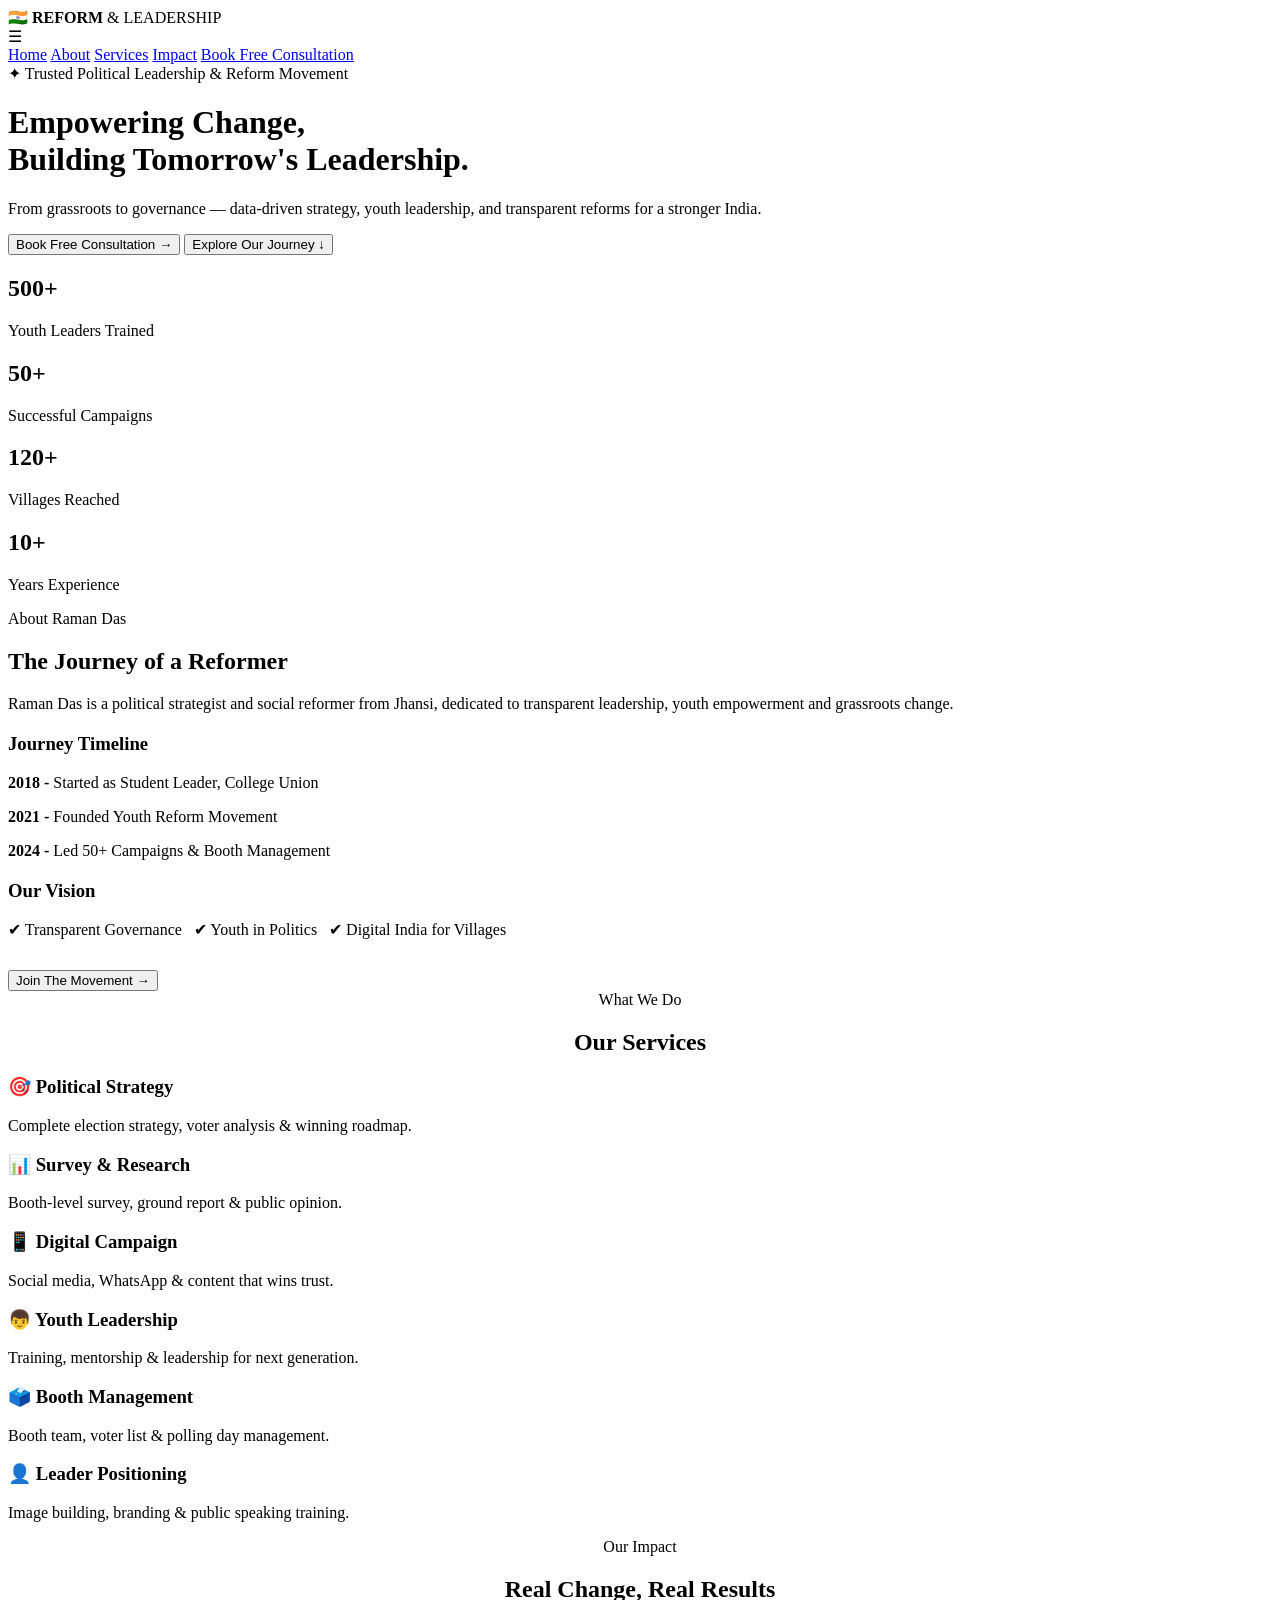
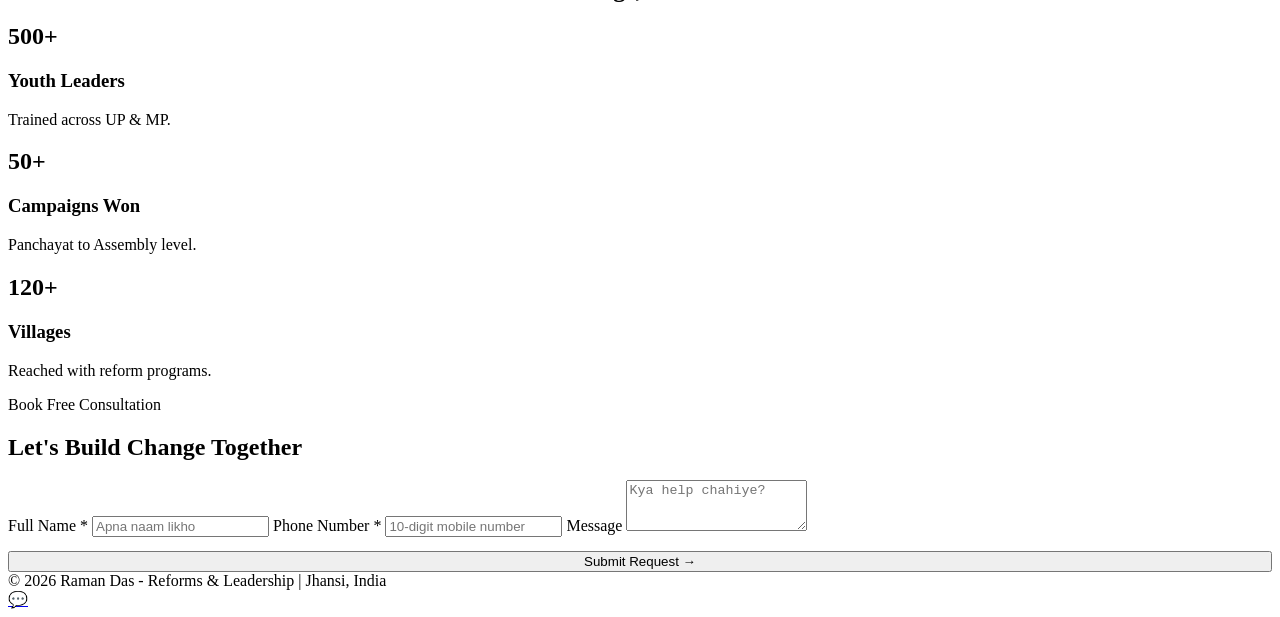
==== index.html @ acaacada "Rename reform-politics/reform.html to index.html" ====
<!DOCTYPE html>
<html lang="en">
<head>
<meta charset="UTF-8">
<meta name="viewport" content="width=device-width, initial-scale=1.0">
<title>Raman Das - Reforms & Leadership</title>
<link rel="stylesheet" href="reform.css">
</head>
<body>

<!-- NAVBAR -->
<nav class="navbar">
  <div class="nav-inner">
    <div class="logo">🇮🇳 <b>REFORM</b> <span>& LEADERSHIP</span></div>
    <div class="hamburger" onclick="toggleMenu()">☰</div>
    <div class="nav-links" id="navLinks">
      <a href="#" onclick="showPage('home')">Home</a>
      <a href="#" onclick="showPage('about')">About</a>
      <a href="#" onclick="showPage('services')">Services</a>
      <a href="#" onclick="showPage('impact')">Impact</a>
      <a href="#" onclick="showPage('contact')" class="btn-orange-small">Book Free Consultation</a>
    </div>
  </div>
</nav>

<!-- HOME -->
<div id="page-home" class="page active">
  <div class="hero">
    <span class="hero-badge">✦ Trusted Political Leadership & Reform Movement</span>
    <h1>Empowering Change,<br>Building Tomorrow's <span class="orange">Leadership.</span></h1>
    <p>From grassroots to governance — data-driven strategy, youth leadership, and transparent reforms for a stronger India.</p>
    <div class="hero-btns">
      <button class="btn-orange" onclick="showPage('contact')">Book Free Consultation →</button>
      <button class="btn-white" onclick="showPage('about')">Explore Our Journey ↓</button>
    </div>
  </div>

  <div class="stats-row">
    <div class="mock-card"><h2>500+</h2><p>Youth Leaders Trained</p></div>
    <div class="mock-card"><h2>50+</h2><p>Successful Campaigns</p></div>
    <div class="mock-card"><h2>120+</h2><p>Villages Reached</p></div>
    <div class="mock-card"><h2>10+</h2><p>Years Experience</p></div>
  </div>
</div>

<!-- ABOUT -->
<div id="page-about" class="page">
  <div class="page-box">
    <span class="tag">About Raman Das</span>
    <h2>The Journey of a <span class="orange">Reformer</span></h2>
    <p>Raman Das is a political strategist and social reformer from Jhansi, dedicated to transparent leadership, youth empowerment and grassroots change.</p>
    <h3 style="margin-top:20px;">Journey Timeline</h3>
    <div class="timeline">
      <p><b>2018 -</b> Started as Student Leader, College Union</p>
      <p><b>2021 -</b> Founded Youth Reform Movement</p>
      <p><b>2024 -</b> Led 50+ Campaigns & Booth Management</p>
    </div>
    <h3 style="margin-top:20px;">Our Vision</h3>
    <p>✔ Transparent Governance &nbsp; ✔ Youth in Politics &nbsp; ✔ Digital India for Villages</p>
    <button class="btn-orange" onclick="showPage('contact')" style="margin-top:15px;">Join The Movement →</button>
  </div>
</div>

<!-- SERVICES -->
<div id="page-services" class="page">
  <div class="page-box" style="text-align:center;">
    <span class="tag">What We Do</span>
    <h2>Our <span class="orange">Services</span></h2>
  </div>
  <div class="grid">
    <div class="s-card"><h3>🎯 Political Strategy</h3><p>Complete election strategy, voter analysis & winning roadmap.</p></div>
    <div class="s-card"><h3>📊 Survey & Research</h3><p>Booth-level survey, ground report & public opinion.</p></div>
    <div class="s-card"><h3>📱 Digital Campaign</h3><p>Social media, WhatsApp & content that wins trust.</p></div>
    <div class="s-card"><h3>👦 Youth Leadership</h3><p>Training, mentorship & leadership for next generation.</p></div>
    <div class="s-card"><h3>🗳️ Booth Management</h3><p>Booth team, voter list & polling day management.</p></div>
    <div class="s-card"><h3>👤 Leader Positioning</h3><p>Image building, branding & public speaking training.</p></div>
  </div>
</div>

<!-- IMPACT -->
<div id="page-impact" class="page">
  <div class="page-box" style="text-align:center;">
    <span class="tag">Our Impact</span>
    <h2>Real Change, <span class="orange">Real Results</span></h2>
  </div>
  <div class="grid">
    <div class="s-card"><h2 class="orange">500+</h2><h3>Youth Leaders</h3><p>Trained across UP & MP.</p></div>
    <div class="s-card"><h2 class="orange">50+</h2><h3>Campaigns Won</h3><p>Panchayat to Assembly level.</p></div>
    <div class="s-card"><h2 class="orange">120+</h2><h3>Villages</h3><p>Reached with reform programs.</p></div>
  </div>
</div>

<!-- CONTACT -->
<div id="page-contact" class="page">
  <div class="page-box">
    <span class="tag">Book Free Consultation</span>
    <h2>Let's Build <span class="orange">Change Together</span></h2>
    <form id="consultForm">
      <label>Full Name *</label>
      <input type="text" id="fName" placeholder="Apna naam likho">
      <label>Phone Number *</label>
      <input type="tel" id="fPhone" placeholder="10-digit mobile number">
      <label>Message</label>
      <textarea id="fMsg" rows="3" placeholder="Kya help chahiye?"></textarea>
      <p id="formError" style="color:red; font-size:14px;"></p>
      <p id="formMsg" style="color:green; font-size:14px; font-weight:bold;"></p>
      <button type="submit" class="btn-orange" style="width:100%;">Submit Request →</button>
    </form>
  </div>
</div>

<footer>© 2026 Raman Das - Reforms & Leadership | Jhansi, India</footer>
<script src="reform.js"></script>
<a href="https://wa.me/919309207324?text=Namaste%20Raman%20Das!%20Mujhe%20Free%20Consultation%20chahiye" target="_blank" class="whatsapp-btn">💬</a>
</body>
</html>
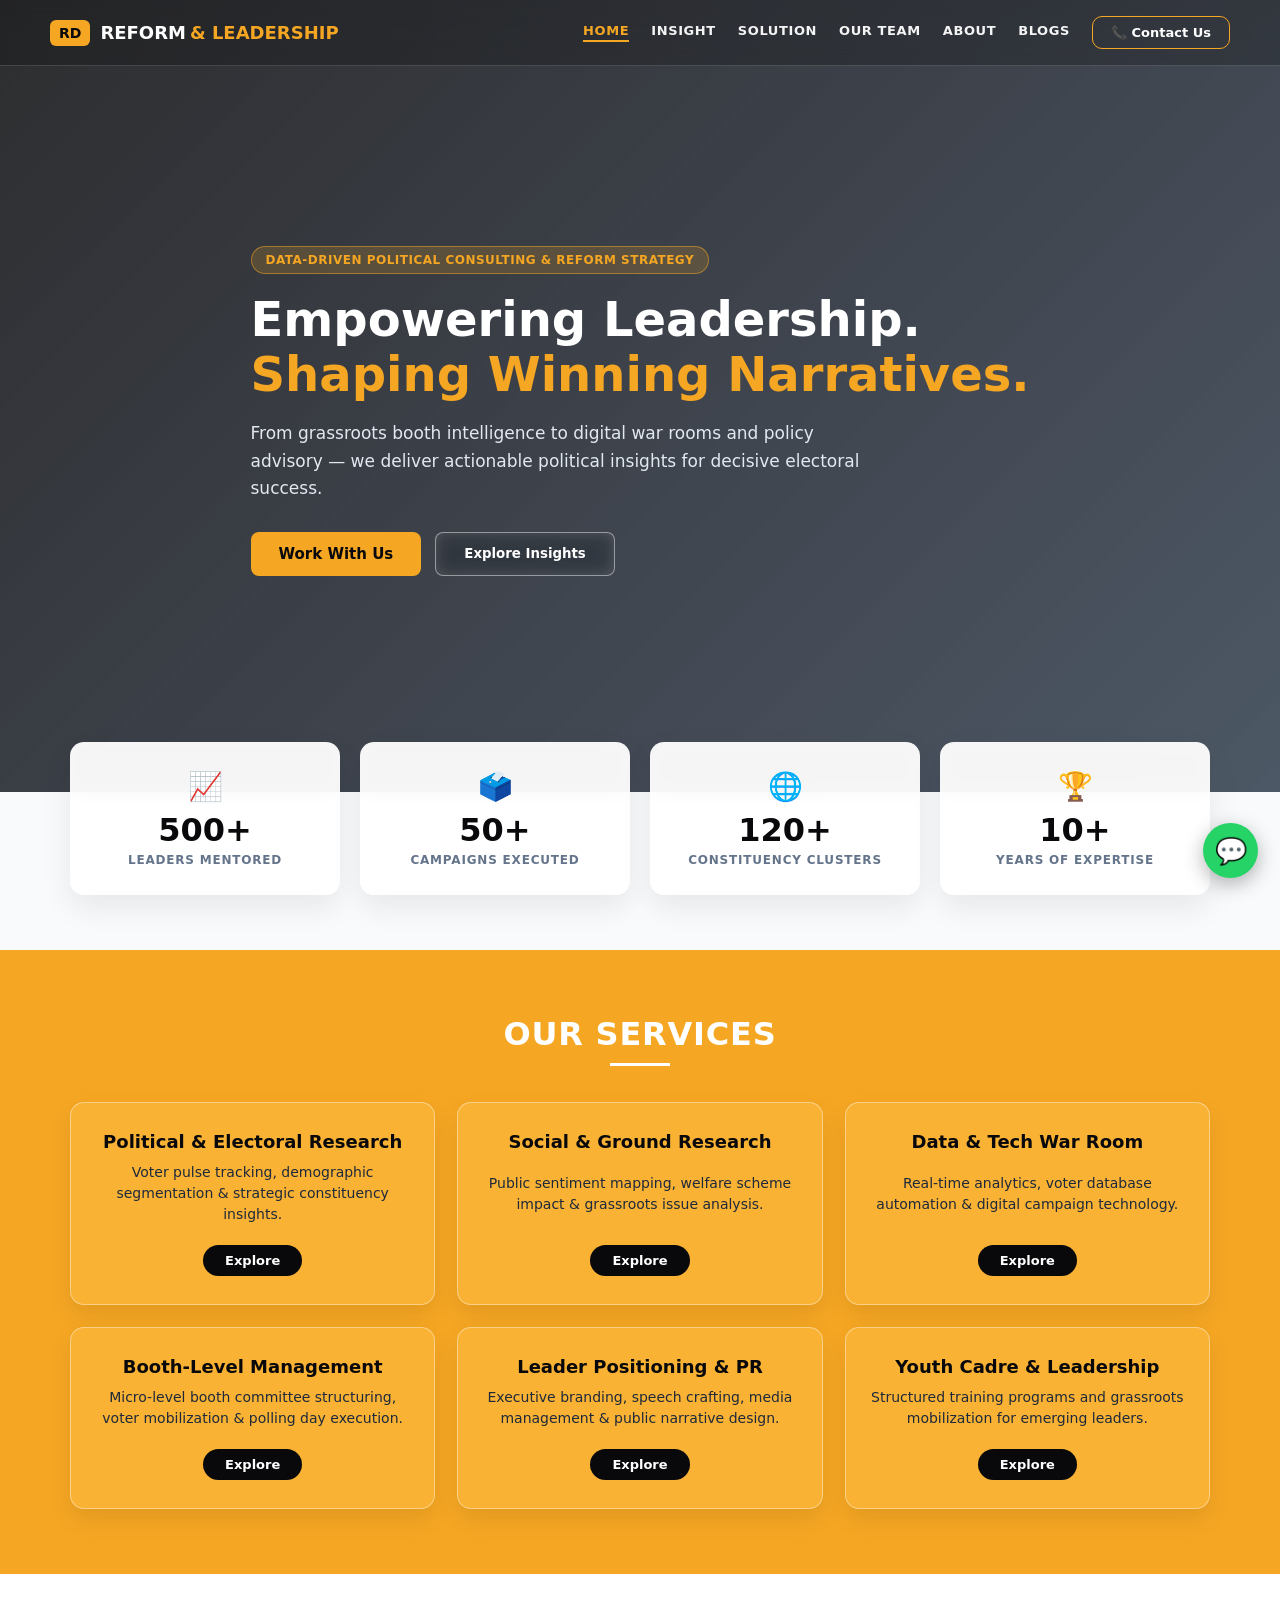
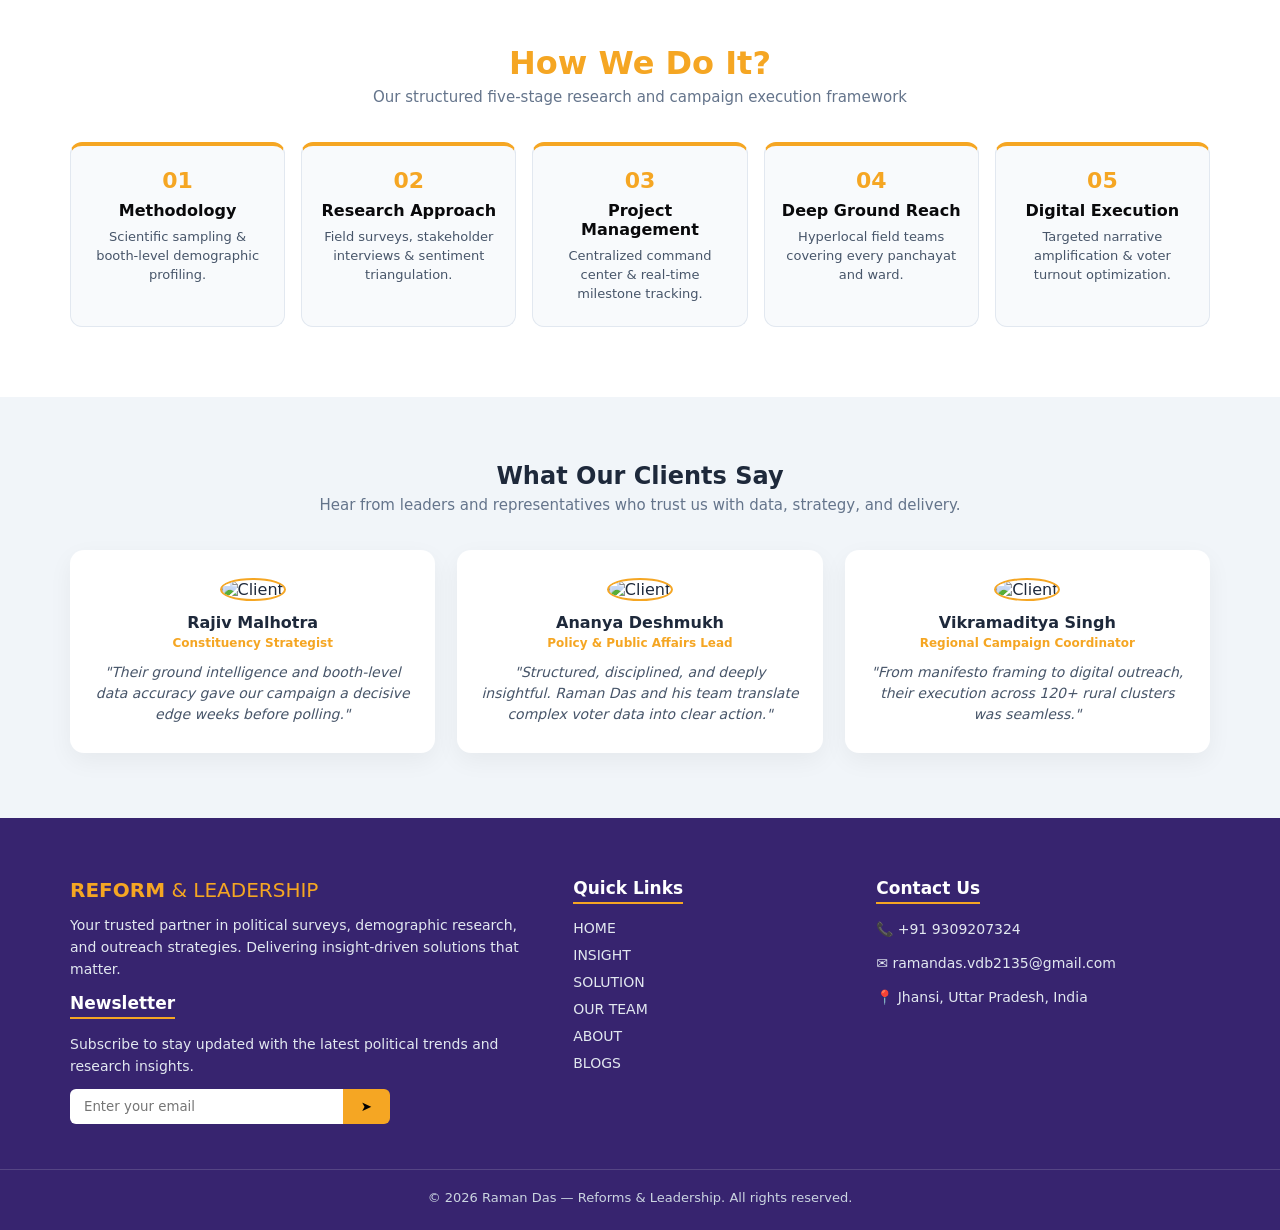
==== commit 17eac128: "fixed index" ====
--- a/index.html
+++ b/index.html
@@ -1,116 +1,511 @@
 <!DOCTYPE html>
 <html lang="en">
 <head>
-<meta charset="UTF-8">
-<meta name="viewport" content="width=device-width, initial-scale=1.0">
-<title>Raman Das - Reforms & Leadership</title>
-<link rel="stylesheet" href="reform.css">
+  <meta charset="UTF-8">
+  <meta name="viewport" content="width=device-width, initial-scale=1.0">
+  <title>Raman Das — Political Strategy, Research & Leadership</title>
+  <link rel="stylesheet" href="reform.css">
 </head>
 <body>
 
-<!-- NAVBAR -->
-<nav class="navbar">
-  <div class="nav-inner">
-    <div class="logo">🇮🇳 <b>REFORM</b> <span>& LEADERSHIP</span></div>
-    <div class="hamburger" onclick="toggleMenu()">☰</div>
-    <div class="nav-links" id="navLinks">
-      <a href="#" onclick="showPage('home')">Home</a>
-      <a href="#" onclick="showPage('about')">About</a>
-      <a href="#" onclick="showPage('services')">Services</a>
-      <a href="#" onclick="showPage('impact')">Impact</a>
-      <a href="#" onclick="showPage('contact')" class="btn-orange-small">Book Free Consultation</a>
-    </div>
-  </div>
-</nav>
-
-<!-- HOME -->
-<div id="page-home" class="page active">
-  <div class="hero">
-    <span class="hero-badge">✦ Trusted Political Leadership & Reform Movement</span>
-    <h1>Empowering Change,<br>Building Tomorrow's <span class="orange">Leadership.</span></h1>
-    <p>From grassroots to governance — data-driven strategy, youth leadership, and transparent reforms for a stronger India.</p>
-    <div class="hero-btns">
-      <button class="btn-orange" onclick="showPage('contact')">Book Free Consultation →</button>
-      <button class="btn-white" onclick="showPage('about')">Explore Our Journey ↓</button>
-    </div>
-  </div>
-
-  <div class="stats-row">
-    <div class="mock-card"><h2>500+</h2><p>Youth Leaders Trained</p></div>
-    <div class="mock-card"><h2>50+</h2><p>Successful Campaigns</p></div>
-    <div class="mock-card"><h2>120+</h2><p>Villages Reached</p></div>
-    <div class="mock-card"><h2>10+</h2><p>Years Experience</p></div>
-  </div>
-</div>
-
-<!-- ABOUT -->
-<div id="page-about" class="page">
-  <div class="page-box">
-    <span class="tag">About Raman Das</span>
-    <h2>The Journey of a <span class="orange">Reformer</span></h2>
-    <p>Raman Das is a political strategist and social reformer from Jhansi, dedicated to transparent leadership, youth empowerment and grassroots change.</p>
-    <h3 style="margin-top:20px;">Journey Timeline</h3>
-    <div class="timeline">
-      <p><b>2018 -</b> Started as Student Leader, College Union</p>
-      <p><b>2021 -</b> Founded Youth Reform Movement</p>
-      <p><b>2024 -</b> Led 50+ Campaigns & Booth Management</p>
-    </div>
-    <h3 style="margin-top:20px;">Our Vision</h3>
-    <p>✔ Transparent Governance &nbsp; ✔ Youth in Politics &nbsp; ✔ Digital India for Villages</p>
-    <button class="btn-orange" onclick="showPage('contact')" style="margin-top:15px;">Join The Movement →</button>
-  </div>
-</div>
-
-<!-- SERVICES -->
-<div id="page-services" class="page">
-  <div class="page-box" style="text-align:center;">
-    <span class="tag">What We Do</span>
-    <h2>Our <span class="orange">Services</span></h2>
-  </div>
-  <div class="grid">
-    <div class="s-card"><h3>🎯 Political Strategy</h3><p>Complete election strategy, voter analysis & winning roadmap.</p></div>
-    <div class="s-card"><h3>📊 Survey & Research</h3><p>Booth-level survey, ground report & public opinion.</p></div>
-    <div class="s-card"><h3>📱 Digital Campaign</h3><p>Social media, WhatsApp & content that wins trust.</p></div>
-    <div class="s-card"><h3>👦 Youth Leadership</h3><p>Training, mentorship & leadership for next generation.</p></div>
-    <div class="s-card"><h3>🗳️ Booth Management</h3><p>Booth team, voter list & polling day management.</p></div>
-    <div class="s-card"><h3>👤 Leader Positioning</h3><p>Image building, branding & public speaking training.</p></div>
-  </div>
-</div>
-
-<!-- IMPACT -->
-<div id="page-impact" class="page">
-  <div class="page-box" style="text-align:center;">
-    <span class="tag">Our Impact</span>
-    <h2>Real Change, <span class="orange">Real Results</span></h2>
-  </div>
-  <div class="grid">
-    <div class="s-card"><h2 class="orange">500+</h2><h3>Youth Leaders</h3><p>Trained across UP & MP.</p></div>
-    <div class="s-card"><h2 class="orange">50+</h2><h3>Campaigns Won</h3><p>Panchayat to Assembly level.</p></div>
-    <div class="s-card"><h2 class="orange">120+</h2><h3>Villages</h3><p>Reached with reform programs.</p></div>
-  </div>
-</div>
-
-<!-- CONTACT -->
-<div id="page-contact" class="page">
-  <div class="page-box">
-    <span class="tag">Book Free Consultation</span>
-    <h2>Let's Build <span class="orange">Change Together</span></h2>
-    <form id="consultForm">
-      <label>Full Name *</label>
-      <input type="text" id="fName" placeholder="Apna naam likho">
-      <label>Phone Number *</label>
-      <input type="tel" id="fPhone" placeholder="10-digit mobile number">
-      <label>Message</label>
-      <textarea id="fMsg" rows="3" placeholder="Kya help chahiye?"></textarea>
-      <p id="formError" style="color:red; font-size:14px;"></p>
-      <p id="formMsg" style="color:green; font-size:14px; font-weight:bold;"></p>
-      <button type="submit" class="btn-orange" style="width:100%;">Submit Request →</button>
-    </form>
-  </div>
-</div>
-
-<footer>© 2026 Raman Das - Reforms & Leadership | Jhansi, India</footer>
-<script src="reform.js"></script>
-<a href="https://wa.me/919309207324?text=Namaste%20Raman%20Das!%20Mujhe%20Free%20Consultation%20chahiye" target="_blank" class="whatsapp-btn">💬</a>
+  <!-- TRANSPARENT HEADER -->
+  <header class="navbar" id="navbar">
+    <div class="nav-inner">
+      <a href="#" class="logo" onclick="showPage('home')">
+        <span class="logo-badge">RD</span>
+        <div class="logo-text"><b>REFORM</b><span>& LEADERSHIP</span></div>
+      </a>
+
+      <button class="hamburger" onclick="toggleMenu()" aria-label="Toggle Menu">☰</button>
+
+      <nav class="nav-links" id="navLinks">
+        <a href="#" class="nav-item active-link" onclick="showPage('home', this)">HOME</a>
+        <a href="#" class="nav-item" onclick="showPage('insight', this)">INSIGHT</a>
+        <a href="#" class="nav-item" onclick="showPage('solution', this)">SOLUTION</a>
+        <a href="#" class="nav-item" onclick="showPage('team', this)">OUR TEAM</a>
+        <a href="#" class="nav-item" onclick="showPage('about', this)">ABOUT</a>
+        <a href="#" class="nav-item" onclick="showPage('blogs', this)">BLOGS</a>
+        <a href="#" class="btn-contact-pill" onclick="showPage('contact', this)">📞 Contact Us</a>
+      </nav>
+    </div>
+  </header>
+
+  <main>
+    <!-- ==================== 1. HOME PAGE ==================== -->
+    <div id="page-home" class="page active">
+      <!-- Full-Screen Photographic Hero with Transparent Overlay -->
+      <section class="hero-main">
+        <div class="hero-overlay"></div>
+        <div class="container hero-content-wrap">
+          <span class="gold-pill">DATA-DRIVEN POLITICAL CONSULTING & REFORM STRATEGY</span>
+          <h1>Empowering Leadership.<br><span class="gold-text">Shaping Winning Narratives.</span></h1>
+          <p>From grassroots booth intelligence to digital war rooms and policy advisory — we deliver actionable political insights for decisive electoral success.</p>
+          <div class="hero-actions">
+            <button class="btn-gold" onclick="showPage('contact')">Work With Us</button>
+            <button class="btn-glass" onclick="showPage('insight')">Explore Insights</button>
+          </div>
+        </div>
+      </section>
+
+      <!-- Overlapping 4 White Stat Cards -->
+      <section class="stats-section">
+        <div class="container">
+          <div class="stats-grid">
+            <div class="stat-card">
+              <div class="stat-icon">📈</div>
+              <h2>500+</h2>
+              <p>LEADERS MENTORED</p>
+            </div>
+            <div class="stat-card">
+              <div class="stat-icon">🗳️</div>
+              <h2>50+</h2>
+              <p>CAMPAIGNS EXECUTED</p>
+            </div>
+            <div class="stat-card">
+              <div class="stat-icon">🌐</div>
+              <h2>120+</h2>
+              <p>CONSTITUENCY CLUSTERS</p>
+            </div>
+            <div class="stat-card">
+              <div class="stat-icon">🏆</div>
+              <h2>10+</h2>
+              <p>YEARS OF EXPERTISE</p>
+            </div>
+          </div>
+        </div>
+      </section>
+
+      <!-- OUR SERVICES (6 Amber-Gold Cards with Black Explore Pills) -->
+      <section class="services-section">
+        <div class="container">
+          <div class="section-title">
+            <h2 class="white-heading">OUR SERVICES</h2>
+            <div class="white-underline"></div>
+          </div>
+          <div class="gold-cards-grid">
+            <div class="gold-service-card">
+              <h3>Political & Electoral Research</h3>
+              <p>Voter pulse tracking, demographic segmentation & strategic constituency insights.</p>
+              <button class="btn-black-pill" onclick="showPage('insight')">Explore</button>
+            </div>
+            <div class="gold-service-card">
+              <h3>Social & Ground Research</h3>
+              <p>Public sentiment mapping, welfare scheme impact & grassroots issue analysis.</p>
+              <button class="btn-black-pill" onclick="showPage('insight')">Explore</button>
+            </div>
+            <div class="gold-service-card">
+              <h3>Data & Tech War Room</h3>
+              <p>Real-time analytics, voter database automation & digital campaign technology.</p>
+              <button class="btn-black-pill" onclick="showPage('solution')">Explore</button>
+            </div>
+            <div class="gold-service-card">
+              <h3>Booth-Level Management</h3>
+              <p>Micro-level booth committee structuring, voter mobilization & polling day execution.</p>
+              <button class="btn-black-pill" onclick="showPage('solution')">Explore</button>
+            </div>
+            <div class="gold-service-card">
+              <h3>Leader Positioning & PR</h3>
+              <p>Executive branding, speech crafting, media management & public narrative design.</p>
+              <button class="btn-black-pill" onclick="showPage('about')">Explore</button>
+            </div>
+            <div class="gold-service-card">
+              <h3>Youth Cadre & Leadership</h3>
+              <p>Structured training programs and grassroots mobilization for emerging leaders.</p>
+              <button class="btn-black-pill" onclick="showPage('team')">Explore</button>
+            </div>
+          </div>
+        </div>
+      </section>
+
+      <!-- HOW WE DO IT? (Clean Responsive Process Architecture) -->
+      <section class="process-section">
+        <div class="container">
+          <div class="section-title">
+            <h2 class="gold-heading">How We Do It?</h2>
+            <p class="subtitle-gray">Our structured five-stage research and campaign execution framework</p>
+          </div>
+          <div class="process-grid">
+            <div class="process-step">
+              <div class="step-num">01</div>
+              <h4>Methodology</h4>
+              <p>Scientific sampling & booth-level demographic profiling.</p>
+            </div>
+            <div class="process-step">
+              <div class="step-num">02</div>
+              <h4>Research Approach</h4>
+              <p>Field surveys, stakeholder interviews & sentiment triangulation.</p>
+            </div>
+            <div class="process-step">
+              <div class="step-num">03</div>
+              <h4>Project Management</h4>
+              <p>Centralized command center & real-time milestone tracking.</p>
+            </div>
+            <div class="process-step">
+              <div class="step-num">04</div>
+              <h4>Deep Ground Reach</h4>
+              <p>Hyperlocal field teams covering every panchayat and ward.</p>
+            </div>
+            <div class="process-step">
+              <div class="step-num">05</div>
+              <h4>Digital Execution</h4>
+              <p>Targeted narrative amplification & voter turnout optimization.</p>
+            </div>
+          </div>
+        </div>
+      </section>
+
+      <!-- WHAT OUR CLIENTS SAY -->
+      <section class="testimonials-section">
+        <div class="container">
+          <div class="section-title">
+            <h2>What Our Clients Say</h2>
+            <p class="subtitle-gray">Hear from leaders and representatives who trust us with data, strategy, and delivery.</p>
+          </div>
+          <div class="testi-grid">
+            <div class="testi-card">
+              <img src="https://images.unsplash.com/photo-1507003211169-0a1dd7228f2d?auto=format&fit=crop&w=150&q=80" alt="Client" class="avatar-img" loading="lazy">
+              <h4>Rajiv Malhotra</h4>
+              <span class="role-tag">Constituency Strategist</span>
+              <p>"Their ground intelligence and booth-level data accuracy gave our campaign a decisive edge weeks before polling."</p>
+            </div>
+            <div class="testi-card">
+              <img src="https://images.unsplash.com/photo-1573496359142-b8d87734a5a2?auto=format&fit=crop&w=150&q=80" alt="Client" class="avatar-img" loading="lazy">
+              <h4>Ananya Deshmukh</h4>
+              <span class="role-tag">Policy & Public Affairs Lead</span>
+              <p>"Structured, disciplined, and deeply insightful. Raman Das and his team translate complex voter data into clear action."</p>
+            </div>
+            <div class="testi-card">
+              <img src="https://images.unsplash.com/photo-1500648767791-00dcc994a43e?auto=format&fit=crop&w=150&q=80" alt="Client" class="avatar-img" loading="lazy">
+              <h4>Vikramaditya Singh</h4>
+              <span class="role-tag">Regional Campaign Coordinator</span>
+              <p>"From manifesto framing to digital outreach, their execution across 120+ rural clusters was seamless."</p>
+            </div>
+          </div>
+        </div>
+      </section>
+    </div>
+
+    <!-- ==================== 2. INSIGHT PAGE ==================== -->
+    <div id="page-insight" class="page">
+      <section class="navy-banner">
+        <div class="container navy-split">
+          <div>
+            <h1>Shaping Political Insights,<br><span class="gold-text">Empowering Leadership</span></h1>
+            <p>We combine ground intelligence, data analytics, and field innovation to decode the pulse of the electorate.</p>
+            <button class="btn-gold" onclick="showPage('contact')">Work With Us</button>
+          </div>
+          <div class="navy-img-card">
+            <img src="https://images.unsplash.com/photo-1551288049-bebda4e38f71?auto=format&fit=crop&w=700&q=80" alt="Electoral Data Analytics" loading="lazy">
+          </div>
+        </div>
+      </section>
+
+      <section class="light-section">
+        <div class="container">
+          <div class="section-title">
+            <h2>Proven Expertise Across Regions</h2>
+            <p class="subtitle-gray">Field-verified estimates and demographic insights establishing industry benchmarks.</p>
+          </div>
+          <div class="two-col-grid">
+            <div class="white-info-card">
+              <h3>Uttar Pradesh & Bundelkhand</h3>
+              <ul>
+                <li>• Comprehensive booth-level demographic mapping across 120+ rural and urban clusters.</li>
+                <li>• Identified grassroots sentiment shifts driven by welfare delivery and youth employment.</li>
+              </ul>
+            </div>
+            <div class="white-info-card">
+              <h3>Madhya Pradesh</h3>
+              <ul>
+                <li>• Accurate constituency profiling and seat-level alliance impact assessments.</li>
+                <li>• Triangulated ground surveys with real-time digital sentiment tracking.</li>
+              </ul>
+            </div>
+          </div>
+        </div>
+      </section>
+
+      <!-- Dark Research Architecture Section -->
+      <section class="dark-arch-section">
+        <div class="container arch-grid">
+          <div class="arch-left">
+            <h2>Our Research Architecture</h2>
+            <p>To represent India's nuanced and evolving voter profile, we deploy a three-module voter pulse mapping architecture:</p>
+          </div>
+          <div class="arch-right">
+            <div class="gold-border-white-card">
+              <span class="dot red"></span> <b>Polling Booth-Level Segmentation</b> – Hyperlocal voter categorization for precision accuracy.
+            </div>
+            <div class="gold-border-white-card">
+              <span class="dot gold"></span> <b>Baseline Ground Surveys</b> – Immersive field studies to gauge lived experience and sentiment.
+            </div>
+            <div class="gold-border-white-card">
+              <span class="dot blue"></span> <b>AI-Driven Sentiment Monitoring</b> – Real-time digital and social signal monitoring for predictive precision.
+            </div>
+          </div>
+        </div>
+      </section>
+    </div>
+
+    <!-- ==================== 3. SOLUTION PAGE ==================== -->
+    <div id="page-solution" class="page dark-page-bg">
+      <div class="container">
+        <div class="section-title">
+          <span class="gold-pill">STRATEGIC SOLUTIONS</span>
+          <h2 class="white-heading">End-to-End Campaign Solutions</h2>
+        </div>
+        <div class="glow-grid">
+          <div class="glow-card">
+            <div class="glow-icon">🤝</div>
+            <h3>Trusted by Clients Nationwide</h3>
+            <p>A partner you can trust — from grassroots villages to major urban constituencies.</p>
+            <button class="btn-gold-small" onclick="showPage('contact')">Explore</button>
+          </div>
+          <div class="glow-card">
+            <div class="glow-icon">📡</div>
+            <h3>Unmatched Ground Intelligence Network</h3>
+            <p>Touching base with India's grassroots to bring insights that truly count.</p>
+            <button class="btn-gold-small" onclick="showPage('contact')">Explore</button>
+          </div>
+          <div class="glow-card">
+            <div class="glow-icon">🧭</div>
+            <h3>Distinctive & Adaptive Research Approach</h3>
+            <p>Flexible, innovative, and designed to meet every campaign's unique challenge.</p>
+            <button class="btn-gold-small" onclick="showPage('contact')">Explore</button>
+          </div>
+          <div class="glow-card">
+            <div class="glow-icon">👥</div>
+            <h3>Expert-Led Research Teams</h3>
+            <p>Seasoned professionals bringing credibility, depth, and actionable insights to every project.</p>
+            <button class="btn-gold-small" onclick="showPage('contact')">Explore</button>
+          </div>
+          <div class="glow-card">
+            <div class="glow-icon">📊</div>
+            <h3>Data-Tech for Smarter Decisions</h3>
+            <p>Cutting-edge technology meets powerful analytics to transform raw data into strategic intelligence.</p>
+            <button class="btn-gold-small" onclick="showPage('contact')">Explore</button>
+          </div>
+          <div class="glow-card">
+            <div class="glow-icon">🏆</div>
+            <h3>Proven Results, Measurable Impact</h3>
+            <p>Turning research into action with results that drive campaigns, policies, and change.</p>
+            <button class="btn-gold-small" onclick="showPage('contact')">Explore</button>
+          </div>
+        </div>
+      </div>
+    </div>
+
+    <!-- ==================== 4. OUR TEAM PAGE ==================== -->
+    <div id="page-team" class="page">
+      <section class="dark-team-banner">
+        <div class="team-bg-overlay"></div>
+        <div class="container relative-z">
+          <span class="gold-text bold-upper">OUR TEAM</span>
+          <h1>Meet Our Leadership Council</h1>
+          <p class="subtitle-light">Behind each insight stands a highly trained team ensuring each step — from data collection to analysis — adheres to the highest level of accuracy and reliability.</p>
+          
+          <div class="team-cards-grid">
+            <div class="team-member-card">
+              <img src="https://images.unsplash.com/photo-1560250097-0b93528c311a?auto=format&fit=crop&w=200&q=80" alt="Raman Das" class="member-photo" loading="lazy">
+              <h3>Raman Das</h3>
+              <span class="gold-role">Founder & Chief Strategist</span>
+              <p>Jhansi, India</p>
+            </div>
+            <div class="team-member-card">
+              <img src="https://images.unsplash.com/photo-1519085360753-af0119f7cbe7?auto=format&fit=crop&w=200&q=80" alt="Abhimanyu" class="member-photo" loading="lazy">
+              <h3>Abhimanyu</h3>
+              <span class="gold-role">Lead Data Analyst</span>
+              <p>Electoral Intelligence</p>
+            </div>
+            <div class="team-member-card">
+              <img src="https://images.unsplash.com/photo-1580489944761-15a19d654956?auto=format&fit=crop&w=200&q=80" alt="Dimple" class="member-photo" loading="lazy">
+              <h3>Dimple</h3>
+              <span class="gold-role">Field Operations Head</span>
+              <p>Survey Coordination</p>
+            </div>
+            <div class="team-member-card">
+              <img src="https://images.unsplash.com/photo-1506794778202-cad84cf45f1d?auto=format&fit=crop&w=200&q=80" alt="Shubhankar" class="member-photo" loading="lazy">
+              <h3>Shubhankar</h3>
+              <span class="gold-role">Digital Campaign Lead</span>
+              <p>Media & War Room</p>
+            </div>
+          </div>
+        </div>
+      </section>
+
+      <section class="light-section">
+        <div class="container">
+          <div class="section-title">
+            <h2>Why Choose Us</h2>
+          </div>
+          <div class="gold-outline-box">
+            <p>At <b>Reforms & Leadership</b>, we are more than statistics. We blend on-the-ground research, sophisticated analysis, and data-driven insights to provide decision-ready intelligence that enables leaders to feel the heartbeat of people, foresee changes, and win at decision-making.</p>
+          </div>
+        </div>
+      </section>
+    </div>
+
+    <!-- ==================== 5. ABOUT PAGE ==================== -->
+    <div id="page-about" class="page light-page-top">
+      <div class="container">
+        <div class="white-info-card large-pad">
+          <span class="gold-pill">ABOUT RAMAN DAS</span>
+          <h2 style="margin: 14px 0;">The Journey of a <span class="gold-text">Reformer</span></h2>
+          <p class="lead-p">Raman Das is a political strategist and social reformer based in Jhansi, dedicated to transparent governance, youth empowerment, and data-backed grassroots transformation.</p>
+          
+          <h3 style="margin: 25px 0 12px;">Leadership Milestones</h3>
+          <div class="timeline-list">
+            <div class="t-item"><b>2018 —</b> Initiated grassroots student leadership & civic reform advocacy.</div>
+            <div class="t-item"><b>2021 —</b> Founded the Youth Reform Movement across Uttar Pradesh & Madhya Pradesh.</div>
+            <div class="t-item"><b>2024 —</b> Directed 50+ election campaigns and booth-level management across 120+ villages.</div>
+          </div>
+
+          <h3 style="margin: 25px 0 12px;">Core Strategic Pillars</h3>
+          <div class="vision-tags">
+            <span>✔ Transparent Governance</span>
+            <span>✔ Youth Political Leadership</span>
+            <span>✔ Digital Transformation for Rural India</span>
+          </div>
+          <button class="btn-gold" style="margin-top: 25px;" onclick="showPage('contact')">Schedule Consultation →</button>
+        </div>
+      </div>
+    </div>
+
+    <!-- ==================== 6. BLOGS PAGE ==================== -->
+    <div id="page-blogs" class="page">
+      <section class="parliament-banner">
+        <div class="hero-overlay"></div>
+        <div class="container relative-z">
+          <h1>Our Blog Posts</h1>
+          <p>Research publications, electoral pattern analysis, and field notes.</p>
+        </div>
+      </section>
+
+      <section class="services-section">
+        <div class="container">
+          <div class="three-col-grid">
+            <div class="blog-card">
+              <img src="https://images.unsplash.com/photo-1460925895917-afdab827c52f?auto=format&fit=crop&w=600&q=80" alt="Election Patterns" class="blog-img" loading="lazy">
+              <div class="blog-body">
+                <h3>Demographic Facts and Election Patterns in India</h3>
+                <p>In India, elections are not just a political act — they are a mirror to society, identity, and transformation.</p>
+                <button class="btn-gold-small" onclick="showPage('insight')">Read More</button>
+              </div>
+            </div>
+            <div class="blog-card">
+              <img src="https://images.unsplash.com/photo-1551288049-bebda4e38f71?auto=format&fit=crop&w=600&q=80" alt="AI in Political Research" class="blog-img" loading="lazy">
+              <div class="blog-body">
+                <h3>Data in Political Research: Myths vs Reality</h3>
+                <p>Can analytics really decode voter behavior? Separating empirical ground reality from assumptions.</p>
+                <button class="btn-gold-small" onclick="showPage('insight')">Read More</button>
+              </div>
+            </div>
+            <div class="blog-card">
+              <img src="https://images.unsplash.com/photo-1540910419892-4a36d2c3266c?auto=format&fit=crop&w=600&q=80" alt="Election Campaign" class="blog-img" loading="lazy">
+              <div class="blog-body">
+                <h3>What Makes a Great Election Campaign?</h3>
+                <p>From message clarity to booth-level data — breaking down the core components of a winning political strategy.</p>
+                <button class="btn-gold-small" onclick="showPage('solution')">Read More</button>
+              </div>
+            </div>
+          </div>
+        </div>
+      </section>
+    </div>
+
+    <div id="page-contact" class="page dark-page-bg">
+      <div class="container">
+        <div class="contact-split">
+          <div class="contact-left">
+            <h1 class="gold-text">Get in Touch</h1>
+            <p>Select your engagement category and schedule a confidential strategy consultation with our research team.</p>
+            
+            <div class="category-pills" id="catPills">
+              <button type="button" class="cat-btn active-cat" onclick="selectCategory(this, 'Individual')">Individual</button>
+              <button type="button" class="cat-btn" onclick="selectCategory(this, 'Political Party')">Political Party</button>
+              <button type="button" class="cat-btn" onclick="selectCategory(this, 'Company / Organization')">Company</button>
+            </div>
+
+            <div class="direct-info">
+              <p>📞 <b>Direct Line:</b> +91 9309207324</p>
+              <p>✉️ <b>Official Email:</b> ramandas.vdb2135@gmail.com</p>
+              <p>📍 <b>Headquarters:</b> Jhansi, Uttar Pradesh, India</p>
+            </div>
+          </div>
+
+          <div class="contact-right">
+            <form id="consultForm" action="https://formsubmit.co/ramandas.vdb2135@gmail.com" method="POST" class="dark-form-box">
+              <input type="hidden" name="_subject" value="New Consultation Inquiry — Raman Das Political Consulting">
+              <input type="hidden" name="_template" value="table">
+              <input type="hidden" name="_captcha" value="false">
+              <input type="hidden" name="Client_Category" id="selectedCategory" value="Individual">
+
+              <label for="fName">Full Name *</label>
+              <input type="text" name="Name" id="fName" placeholder="Enter your full name" required>
+
+              <label for="fPhone">Phone Number *</label>
+              <input type="tel" name="Phone" id="fPhone" placeholder="Enter 10-digit mobile number" required>
+
+              <label for="fEmail">Email Address *</label>
+              <input type="email" name="Email" id="fEmail" placeholder="Enter your official email address" required>
+
+              <label for="fMsg">Constituency / Inquiry Details</label>
+              <textarea name="Message" id="fMsg" rows="3" placeholder="Specify your state, constituency, or advisory requirements"></textarea>
+
+              <p id="formError" class="error-text"></p>
+              <button type="submit" class="btn-gold" style="width: 100%; margin-top: 12px;">Submit Consultation Request</button>
+            </form>
+          </div>
+        </div>
+      </div>
+    </div>
+  </main>
+
+  <!-- ==================== DEEP INDIGO/PURPLE FOOTER WITH OVERLAY ==================== -->
+  <footer class="bdr-footer">
+    <div class="footer-overlay"></div>
+    <div class="container footer-grid relative-z">
+      <div class="footer-col">
+        <div class="footer-logo"><b>REFORM</b> & LEADERSHIP</div>
+        <p>Your trusted partner in political surveys, demographic research, and outreach strategies. Delivering insight-driven solutions that matter.</p>
+        <div class="newsletter-box">
+          <h4>Newsletter</h4>
+          <p>Subscribe to stay updated with the latest political trends and research insights.</p>
+          <form class="news-form" onsubmit="subscribeNews(event)">
+            <input type="email" id="newsEmail" placeholder="Enter your email" required>
+            <button type="submit">➤</button>
+          </form>
+          <small id="newsMsg" style="color: #F5A623; display:block; margin-top:5px;"></small>
+        </div>
+      </div>
+
+      <div class="footer-col">
+        <h4>Quick Links</h4>
+        <ul>
+          <li><a href="#" onclick="showPage('home')">HOME</a></li>
+          <li><a href="#" onclick="showPage('insight')">INSIGHT</a></li>
+          <li><a href="#" onclick="showPage('solution')">SOLUTION</a></li>
+          <li><a href="#" onclick="showPage('team')">OUR TEAM</a></li>
+          <li><a href="#" onclick="showPage('about')">ABOUT</a></li>
+          <li><a href="#" onclick="showPage('blogs')">BLOGS</a></li>
+        </ul>
+      </div>
+
+      <div class="footer-col">
+        <h4>Contact Us</h4>
+        <p>📞 +91 9309207324</p>
+        <p>✉️ ramandas.vdb2135@gmail.com</p>
+        <p>📍 Jhansi, Uttar Pradesh, India</p>
+      </div>
+    </div>
+    <div class="footer-bottom relative-z">
+      © 2026 Raman Das — Reforms & Leadership. All rights reserved.
+    </div>
+  </footer>
+
+  <!-- Floating WhatsApp Button -->
+  <a href="https://wa.me/919309207324?text=Hello%20Raman%20Das,%20I%20would%20like%20to%20schedule%20a%20political%20strategy%20consultation." target="_blank" class="whatsapp-float" aria-label="WhatsApp">💬</a>
+
+  <script src="reform.js"></script>
 </body>
-</html>
+</html>
--- a/reform.css
+++ b/reform.css
@@ -0,0 +1,638 @@
+:root {
+  --black: #09090b;
+  --navy: #0B192C;
+  --gold: #F5A623;
+  --gold-hover: #e09112;
+  --purple-footer: #261263;
+  --white: #ffffff;
+  --light-bg: #f8fafc;
+}
+
+* {
+  margin: 0;
+  padding: 0;
+  box-sizing: border-box;
+  font-family: 'Segoe UI', system-ui, -apple-system, sans-serif;
+}
+
+body {
+  background: var(--light-bg);
+  color: #1e293b;
+  overflow-x: hidden;
+  -webkit-font-smoothing: antialiased;
+}
+
+.container {
+  max-width: 1180px;
+  margin: auto;
+  padding: 0 20px;
+}
+
+.relative-z {
+  position: relative;
+  z-index: 2;
+}
+
+/* ===== TRANSPARENT GLASS HEADER ===== */
+.navbar {
+  position: fixed;
+  top: 0;
+  left: 0;
+  width: 100%;
+  padding: 16px 24px;
+  z-index: 1000;
+  background: rgba(9, 9, 11, 0.25);
+  backdrop-filter: blur(12px);
+  -webkit-backdrop-filter: blur(12px);
+  border-bottom: 1px solid rgba(255, 255, 255, 0.15);
+  transition: all 0.25s ease;
+}
+
+.navbar.scrolled {
+  background: rgba(255, 255, 255, 0.96);
+  padding: 12px 24px;
+  box-shadow: 0 4px 20px rgba(0, 0, 0, 0.08);
+}
+
+.nav-inner {
+  max-width: 1180px;
+  margin: auto;
+  display: flex;
+  justify-content: space-between;
+  align-items: center;
+}
+
+.logo {
+  display: flex;
+  align-items: center;
+  gap: 10px;
+  text-decoration: none;
+  color: var(--white);
+  font-size: 18px;
+}
+
+.logo-badge {
+  background: var(--gold);
+  color: var(--black);
+  font-weight: 900;
+  padding: 5px 9px;
+  border-radius: 6px;
+  font-size: 14px;
+}
+
+.navbar.scrolled .logo { color: var(--black); }
+.logo-text span { color: var(--gold); font-weight: 700; margin-left: 4px; }
+
+.nav-links {
+  display: flex;
+  align-items: center;
+  gap: 22px;
+}
+
+.nav-item {
+  color: rgba(255, 255, 255, 0.95);
+  text-decoration: none;
+  font-size: 13px;
+  font-weight: 700;
+  letter-spacing: 0.6px;
+  padding-bottom: 4px;
+  position: relative;
+  transition: color 0.2s;
+}
+
+.navbar.scrolled .nav-item { color: #1e293b; }
+
+.nav-item:hover, .nav-item.active-link {
+  color: var(--gold) !important;
+}
+
+.nav-item.active-link::after {
+  content: '';
+  position: absolute;
+  bottom: 0;
+  left: 0;
+  width: 100%;
+  height: 2px;
+  background: var(--gold);
+}
+
+.btn-contact-pill {
+  background: transparent;
+  border: 1.5px solid var(--gold);
+  color: var(--white);
+  padding: 8px 18px;
+  border-radius: 10px;
+  text-decoration: none;
+  font-size: 13px;
+  font-weight: 700;
+  transition: all 0.2s;
+}
+
+.navbar.scrolled .btn-contact-pill,
+.btn-contact-pill:hover {
+  background: var(--gold);
+  color: var(--white);
+}
+
+.hamburger {
+  display: none;
+  background: none;
+  border: none;
+  color: var(--white);
+  font-size: 26px;
+  cursor: pointer;
+}
+.navbar.scrolled .hamburger { color: var(--black); }
+
+/* ===== FAST PAGE TRANSITION ===== */
+.page { display: none; }
+.page.active {
+  display: block;
+  animation: quickFade 0.25s ease-out both;
+}
+@keyframes quickFade {
+  from { opacity: 0; transform: translateY(8px); }
+  to { opacity: 1; transform: translateY(0); }
+}
+
+/* ===== PHOTOGRAPHIC HERO WITH TRANSPARENT OVERLAY ===== */
+.hero-main {
+  position: relative;
+  min-height: 88vh;
+  background: url('https://images.unsplash.com/photo-1497366216548-37526070297c?auto=format&fit=crop&w=1600&q=80') center/cover no-repeat;
+  color: var(--white);
+  display: flex;
+  align-items: center;
+  padding: 120px 0 90px;
+}
+
+.hero-overlay {
+  position: absolute;
+  inset: 0;
+  background: linear-gradient(135deg, rgba(9, 9, 11, 0.85), rgba(11, 25, 44, 0.72));
+}
+
+.hero-content-wrap {
+  position: relative;
+  z-index: 2;
+  max-width: 820px;
+}
+
+.gold-pill {
+  display: inline-block;
+  background: rgba(245, 166, 35, 0.18);
+  border: 1px solid rgba(245, 166, 35, 0.5);
+  color: var(--gold);
+  padding: 6px 14px;
+  border-radius: 20px;
+  font-size: 12px;
+  font-weight: 700;
+  letter-spacing: 0.5px;
+}
+
+.hero-content-wrap h1 {
+  font-size: 48px;
+  line-height: 1.15;
+  margin: 18px 0;
+  font-weight: 800;
+}
+
+.gold-text { color: var(--gold); }
+
+.hero-content-wrap p {
+  font-size: 17px;
+  color: #e2e8f0;
+  line-height: 1.6;
+  max-width: 640px;
+}
+
+.hero-actions {
+  margin-top: 30px;
+  display: flex;
+  gap: 14px;
+  flex-wrap: wrap;
+}
+
+.btn-gold {
+  background: var(--gold);
+  color: var(--black);
+  border: none;
+  padding: 13px 28px;
+  border-radius: 8px;
+  font-weight: 700;
+  font-size: 15px;
+  cursor: pointer;
+  transition: transform 0.2s, background 0.2s;
+}
+.btn-gold:hover { background: var(--gold-hover); transform: translateY(-2px); }
+
+.btn-glass {
+  background: rgba(255, 255, 255, 0.12);
+  backdrop-filter: blur(8px);
+  color: var(--white);
+  border: 1px solid rgba(255, 255, 255, 0.45);
+  padding: 13px 28px;
+  border-radius: 8px;
+  font-weight: 600;
+  cursor: pointer;
+  transition: background 0.2s;
+}
+.btn-glass:hover { background: rgba(255, 255, 255, 0.25); }
+
+/* ===== OVERLAPPING 4 STAT CARDS ===== */
+.stats-section { margin-top: -50px; position: relative; z-index: 10; padding-bottom: 55px; }
+.stats-grid {
+  display: grid;
+  grid-template-columns: repeat(4, 1fr);
+  gap: 20px;
+}
+
+.stat-card {
+  background: rgba(255, 255, 255, 0.96);
+  backdrop-filter: blur(10px);
+  border-radius: 14px;
+  padding: 28px 20px;
+  text-align: center;
+  box-shadow: 0 12px 30px rgba(0, 0, 0, 0.08);
+  transition: transform 0.2s;
+}
+.stat-card:hover { transform: translateY(-5px); }
+.stat-icon { font-size: 28px; margin-bottom: 8px; }
+.stat-card h2 { font-size: 32px; color: var(--black); font-weight: 800; }
+.stat-card p { font-size: 12px; color: #64748b; font-weight: 700; letter-spacing: 0.8px; margin-top: 4px; }
+
+/* ===== GOLD SERVICES SECTION ===== */
+.services-section {
+  background: var(--gold);
+  padding: 65px 0;
+}
+
+.section-title { text-align: center; margin-bottom: 36px; }
+.white-heading { color: var(--white); font-size: 32px; font-weight: 800; letter-spacing: 0.8px; }
+.white-underline { width: 60px; height: 3px; background: var(--white); margin: 10px auto 0; }
+
+.gold-cards-grid {
+  display: grid;
+  grid-template-columns: repeat(3, 1fr);
+  gap: 22px;
+}
+
+.gold-service-card {
+  background: #F9B233;
+  border: 1px solid rgba(255, 255, 255, 0.4);
+  border-radius: 14px;
+  padding: 28px 22px;
+  text-align: center;
+  box-shadow: 0 10px 25px rgba(0, 0, 0, 0.08);
+  display: flex;
+  flex-direction: column;
+  justify-content: space-between;
+  transition: transform 0.2s;
+}
+.gold-service-card:hover { transform: translateY(-5px); background: #ffbc42; }
+.gold-service-card h3 { color: var(--black); font-size: 18px; margin-bottom: 10px; }
+.gold-service-card p { color: #1e293b; font-size: 14px; line-height: 1.5; margin-bottom: 20px; }
+
+.btn-black-pill {
+  background: var(--black);
+  color: var(--white);
+  border: none;
+  padding: 8px 22px;
+  border-radius: 20px;
+  font-size: 13px;
+  font-weight: 600;
+  cursor: pointer;
+  align-self: center;
+}
+
+/* ===== PROCESS GRID ===== */
+.process-section { padding: 70px 0; background: var(--white); }
+.gold-heading { color: var(--gold); font-size: 32px; font-weight: 800; }
+.subtitle-gray { color: #64748b; font-size: 15px; margin-top: 6px; }
+
+.process-grid {
+  display: grid;
+  grid-template-columns: repeat(5, 1fr);
+  gap: 16px;
+}
+
+.process-step {
+  background: #f8fafc;
+  border: 1px solid #e2e8f0;
+  border-top: 4px solid var(--gold);
+  border-radius: 12px;
+  padding: 22px 16px;
+  text-align: center;
+}
+.step-num { font-size: 22px; font-weight: 800; color: var(--gold); margin-bottom: 8px; }
+.process-step h4 { font-size: 16px; margin-bottom: 8px; color: var(--black); }
+.process-step p { font-size: 13px; color: #475569; line-height: 1.45; }
+
+/* ===== TESTIMONIALS ===== */
+.testimonials-section { padding: 65px 0; background: #f1f5f9; }
+.testi-grid { display: grid; grid-template-columns: repeat(3, 1fr); gap: 22px; }
+.testi-card {
+  background: var(--white);
+  border-radius: 14px;
+  padding: 28px 22px;
+  text-align: center;
+  box-shadow: 0 8px 24px rgba(0,0,0,0.05);
+}
+.avatar-img {
+  width: 64px;
+  height: 64px;
+  border-radius: 50%;
+  object-fit: cover;
+  border: 2.5px solid var(--gold);
+  margin-bottom: 12px;
+}
+.role-tag { display: block; font-size: 12px; color: var(--gold); font-weight: 700; margin: 4px 0 12px; }
+.testi-card p { font-size: 14px; color: #475569; line-height: 1.5; font-style: italic; }
+
+/* ===== INSIGHT & BANNERS ===== */
+.navy-banner {
+  background: var(--navy);
+  color: var(--white);
+  padding: 130px 0 70px;
+}
+.navy-split {
+  display: grid;
+  grid-template-columns: 1.1fr 0.9fr;
+  gap: 32px;
+  align-items: center;
+}
+.navy-banner h1 { font-size: 40px; margin-bottom: 14px; }
+.navy-banner p { color: #cbd5e1; margin-bottom: 24px; line-height: 1.6; }
+.navy-img-card img {
+  width: 100%;
+  border-radius: 14px;
+  border: 2px solid rgba(245, 166, 35, 0.4);
+  box-shadow: 0 15px 35px rgba(0,0,0,0.4);
+}
+
+.parliament-banner {
+  position: relative;
+  background: url('https://images.unsplash.com/photo-1529107386315-e1a2ed48a620?auto=format&fit=crop&w=1600&q=80') center/cover no-repeat;
+  color: var(--white);
+  padding: 140px 0 75px;
+  text-align: center;
+}
+.parliament-banner h1 { font-size: 40px; margin-bottom: 10px; }
+
+.light-section { padding: 60px 0; }
+.two-col-grid { display: grid; grid-template-columns: repeat(2, 1fr); gap: 24px; }
+.three-col-grid { display: grid; grid-template-columns: repeat(3, 1fr); gap: 24px; }
+
+.white-info-card {
+  background: var(--white);
+  border-radius: 14px;
+  padding: 28px;
+  box-shadow: 0 10px 30px rgba(0,0,0,0.06);
+}
+.white-info-card h3 { margin-bottom: 12px; color: var(--navy); }
+.white-info-card ul { list-style: none; }
+.white-info-card li { margin-bottom: 10px; font-size: 14px; color: #475569; line-height: 1.5; }
+
+.dark-arch-section { background: var(--black); color: var(--white); padding: 65px 0; }
+.arch-grid { display: grid; grid-template-columns: 0.9fr 1.1fr; gap: 30px; align-items: center; }
+.arch-left h2 { font-size: 32px; margin-bottom: 12px; }
+.arch-left p { color: #94a3b8; line-height: 1.6; }
+
+.gold-border-white-card {
+  background: var(--white);
+  color: var(--black);
+  border: 2px solid var(--gold);
+  border-radius: 12px;
+  padding: 18px 20px;
+  margin-bottom: 14px;
+  font-size: 14px;
+}
+.dot { display: inline-block; width: 10px; height: 10px; border-radius: 50%; margin-right: 6px; }
+.dot.red { background: #ef4444; }
+.dot.gold { background: var(--gold); }
+.dot.blue { background: #3b82f6; }
+
+/* Solution Glowing Cards */
+.dark-page-bg { background: var(--black); color: var(--white); padding: 125px 0 70px; min-height: 85vh; }
+.glow-grid { display: grid; grid-template-columns: repeat(3, 1fr); gap: 24px; }
+
+.glow-card {
+  background: #111115;
+  border: 1px solid rgba(245, 166, 35, 0.45);
+  box-shadow: 0 0 25px rgba(245, 166, 35, 0.12);
+  border-radius: 16px;
+  padding: 28px 22px;
+  transition: transform 0.25s, box-shadow 0.25s;
+}
+.glow-card:hover {
+  transform: translateY(-6px);
+  box-shadow: 0 0 35px rgba(245, 166, 35, 0.3);
+}
+.glow-icon {
+  width: 48px;
+  height: 48px;
+  border-radius: 50%;
+  border: 1.5px solid var(--gold);
+  display: flex;
+  align-items: center;
+  justify-content: center;
+  font-size: 22px;
+  margin-bottom: 16px;
+}
+.glow-card h3 { font-size: 19px; margin-bottom: 10px; }
+.glow-card p { font-size: 14px; color: #94a3b8; line-height: 1.5; margin-bottom: 20px; }
+
+.btn-gold-small {
+  background: var(--gold);
+  color: var(--black);
+  border: none;
+  padding: 8px 20px;
+  border-radius: 20px;
+  font-weight: 700;
+  font-size: 13px;
+  cursor: pointer;
+}
+
+/* Team Page */
+.dark-team-banner {
+  position: relative;
+  background: url('https://images.unsplash.com/photo-1522071820081-009f0129c71c?auto=format&fit=crop&w=1600&q=80') center/cover no-repeat;
+  color: var(--white);
+  padding: 125px 0 65px;
+  text-align: center;
+}
+.team-bg-overlay {
+  position: absolute;
+  inset: 0;
+  background: rgba(9, 9, 11, 0.88);
+}
+.bold-upper { font-size: 12px; font-weight: 800; letter-spacing: 1.5px; }
+.dark-team-banner h1 { font-size: 36px; margin: 10px 0; }
+.subtitle-light { color: #cbd5e1; max-width: 650px; margin: 0 auto 35px; font-size: 15px; }
+
+.team-cards-grid { display: grid; grid-template-columns: repeat(4, 1fr); gap: 20px; }
+.team-member-card {
+  background: var(--white);
+  color: var(--black);
+  border-radius: 14px;
+  padding: 28px 16px;
+}
+.member-photo {
+  width: 82px;
+  height: 82px;
+  border-radius: 50%;
+  object-fit: cover;
+  border: 3px solid var(--gold);
+  margin-bottom: 14px;
+}
+.gold-role { display: block; color: var(--gold); font-size: 13px; font-weight: 700; margin: 4px 0; }
+.team-member-card p { font-size: 12px; color: #64748b; }
+
+.gold-outline-box {
+  background: var(--white);
+  border: 2px solid var(--gold);
+  border-radius: 14px;
+  padding: 32px;
+  text-align: center;
+  max-width: 850px;
+  margin: auto;
+  line-height: 1.7;
+}
+
+/* About & Blogs */
+.light-page-top { padding: 120px 0 60px; }
+.large-pad { padding: 36px; }
+.t-item { background: #f8fafc; padding: 12px 16px; border-left: 4px solid var(--gold); border-radius: 8px; margin-bottom: 10px; }
+.vision-tags { display: flex; gap: 12px; flex-wrap: wrap; }
+.vision-tags span { background: #FFF8EB; border: 1px solid var(--gold); padding: 8px 14px; border-radius: 8px; font-weight: 600; font-size: 14px; }
+
+.blog-card { background: var(--white); border-radius: 14px; overflow: hidden; box-shadow: 0 10px 25px rgba(0,0,0,0.08); }
+.blog-img { width: 100%; height: 185px; object-fit: cover; display: block; }
+.blog-body { padding: 24px; }
+.blog-body h3 { font-size: 18px; margin-bottom: 10px; color: var(--black); }
+.blog-body p { font-size: 14px; color: #475569; line-height: 1.5; margin-bottom: 18px; }
+
+/* Contact Page */
+.contact-split { display: grid; grid-template-columns: 1fr 1fr; gap: 40px; align-items: start; }
+.contact-left h1 { font-size: 42px; margin-bottom: 14px; }
+.contact-left p { color: #cbd5e1; line-height: 1.6; margin-bottom: 24px; }
+.category-pills { display: flex; gap: 12px; flex-wrap: wrap; margin-bottom: 28px; }
+.cat-btn {
+  background: transparent;
+  border: 1.5px solid var(--gold);
+  color: var(--white);
+  padding: 10px 20px;
+  border-radius: 10px;
+  font-weight: 600;
+  cursor: pointer;
+}
+.cat-btn.active-cat, .cat-btn:hover { background: var(--gold); color: var(--black); }
+.direct-info p { margin-bottom: 10px; font-size: 15px; color: var(--white); }
+
+.dark-form-box {
+  background: rgba(255, 255, 255, 0.05);
+  backdrop-filter: blur(10px);
+  border: 1px solid rgba(245, 166, 35, 0.35);
+  border-radius: 16px;
+  padding: 30px;
+}
+.dark-form-box label { display: block; margin: 12px 0 6px; font-size: 14px; font-weight: 600; }
+.dark-form-box input, .dark-form-box textarea {
+  width: 100%;
+  padding: 12px;
+  border-radius: 8px;
+  border: 1px solid #334155;
+  background: rgba(15, 23, 42, 0.85);
+  color: var(--white);
+  font-size: 15px;
+  outline: none;
+}
+.dark-form-box input:focus, .dark-form-box textarea:focus { border-color: var(--gold); }
+.error-text { color: #f87171; font-size: 13px; margin-top: 8px; }
+
+/* ===== DEEP PURPLE/INDIGO FOOTER WITH TRANSPARENT OVERLAY ===== */
+.bdr-footer {
+  position: relative;
+  background: url('https://images.unsplash.com/photo-1521737604893-d14cc237f11d?auto=format&fit=crop&w=1600&q=80') center/cover no-repeat;
+  color: var(--white);
+  padding: 60px 0 25px;
+}
+.footer-overlay {
+  position: absolute;
+  inset: 0;
+  background: rgba(38, 18, 99, 0.92);
+}
+.footer-grid { display: grid; grid-template-columns: 1.4fr 0.8fr 1fr; gap: 36px; }
+.footer-logo { font-size: 20px; margin-bottom: 12px; color: var(--gold); }
+.footer-col p { font-size: 14px; color: #e2e8f0; line-height: 1.6; margin-bottom: 12px; }
+.footer-col h4 { font-size: 17px; margin-bottom: 14px; border-bottom: 2px solid var(--gold); display: inline-block; padding-bottom: 4px; }
+.footer-col ul { list-style: none; }
+.footer-col li { margin-bottom: 8px; }
+.footer-col a { color: #e2e8f0; text-decoration: none; font-size: 14px; }
+.footer-col a:hover { color: var(--gold); }
+
+.news-form { display: flex; margin-top: 10px; max-width: 320px; }
+.news-form input { flex: 1; padding: 10px 14px; border: none; border-radius: 6px 0 0 6px; outline: none; }
+.news-form button { background: var(--gold); border: none; padding: 0 18px; border-radius: 0 6px 6px 0; cursor: pointer; font-weight: bold; }
+
+.footer-bottom {
+  text-align: center;
+  margin-top: 40px;
+  padding-top: 20px;
+  border-top: 1px solid rgba(255, 255, 255, 0.15);
+  font-size: 13px;
+  color: #cbd5e1;
+}
+
+.whatsapp-float {
+  position: fixed;
+  bottom: 22px;
+  right: 22px;
+  background: #25D366;
+  color: var(--white);
+  width: 55px;
+  height: 55px;
+  border-radius: 50%;
+  display: flex;
+  align-items: center;
+  justify-content: center;
+  font-size: 26px;
+  text-decoration: none;
+  box-shadow: 0 6px 20px rgba(0, 0, 0, 0.3);
+  z-index: 999;
+}
+
+/* ===== BULLETPROOF RESPONSIVE MEDIA QUERIES ===== */
+@media (max-width: 1024px) {
+  .navy-split, .arch-grid, .contact-split { grid-template-columns: 1fr; }
+  .stats-grid, .team-cards-grid { grid-template-columns: repeat(2, 1fr); }
+  .gold-cards-grid, .glow-grid, .testi-grid, .three-col-grid { grid-template-columns: repeat(2, 1fr); }
+  .process-grid { grid-template-columns: repeat(3, 1fr); }
+}
+
+@media (max-width: 768px) {
+  .hamburger { display: block; }
+  .nav-links {
+    display: none;
+    flex-direction: column;
+    position: absolute;
+    top: 62px;
+    left: 0;
+    right: 0;
+    background: var(--black);
+    padding: 24px;
+    border-bottom: 3px solid var(--gold);
+  }
+  .navbar.scrolled .nav-links { background: var(--white); }
+  .nav-links.show { display: flex; }
+  .hero-content-wrap h1 { font-size: 32px; }
+  .two-col-grid, .footer-grid { grid-template-columns: 1fr; }
+  .process-grid { grid-template-columns: repeat(2, 1fr); }
+}
+
+@media (max-width: 540px) {
+  .stats-grid, .gold-cards-grid, .glow-grid, .team-cards-grid, .testi-grid, .three-col-grid, .process-grid {
+    grid-template-columns: 1fr;
+  }
+  .hero-main { padding: 105px 0 70px; }
+}
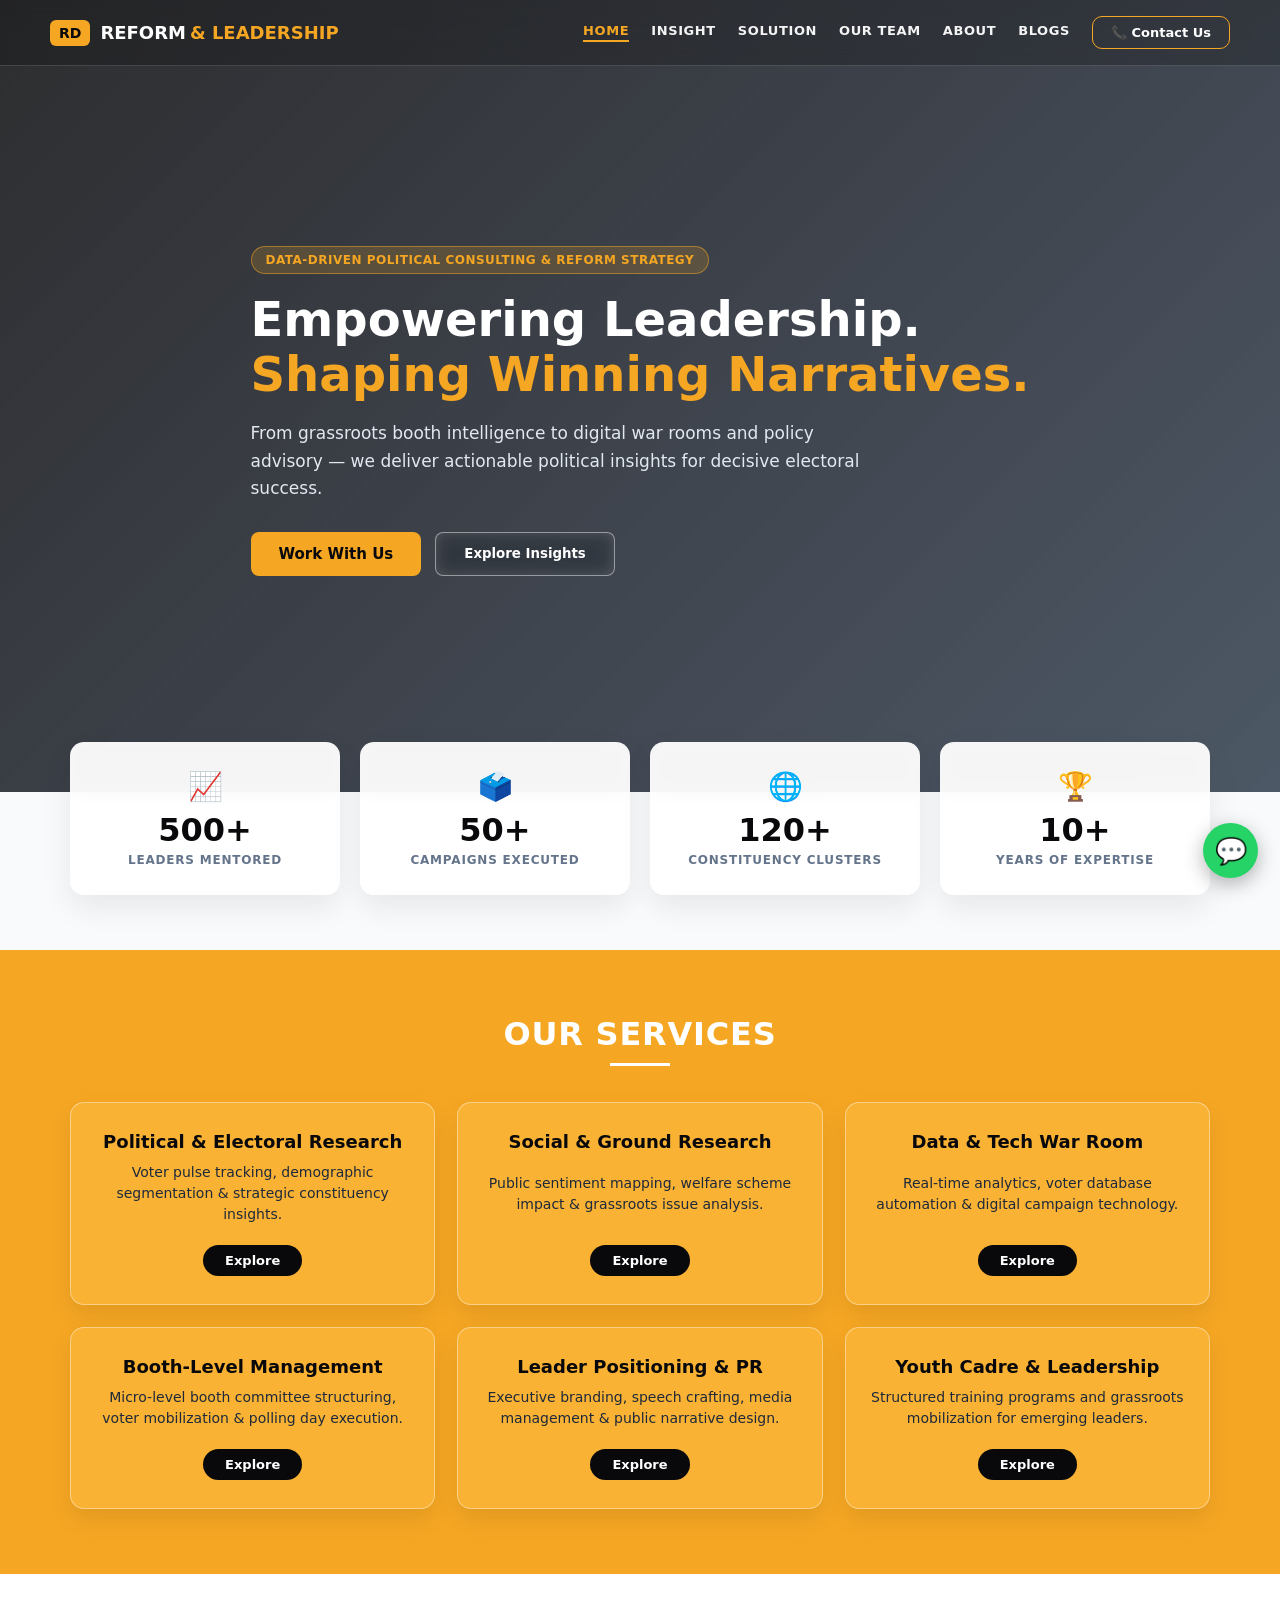
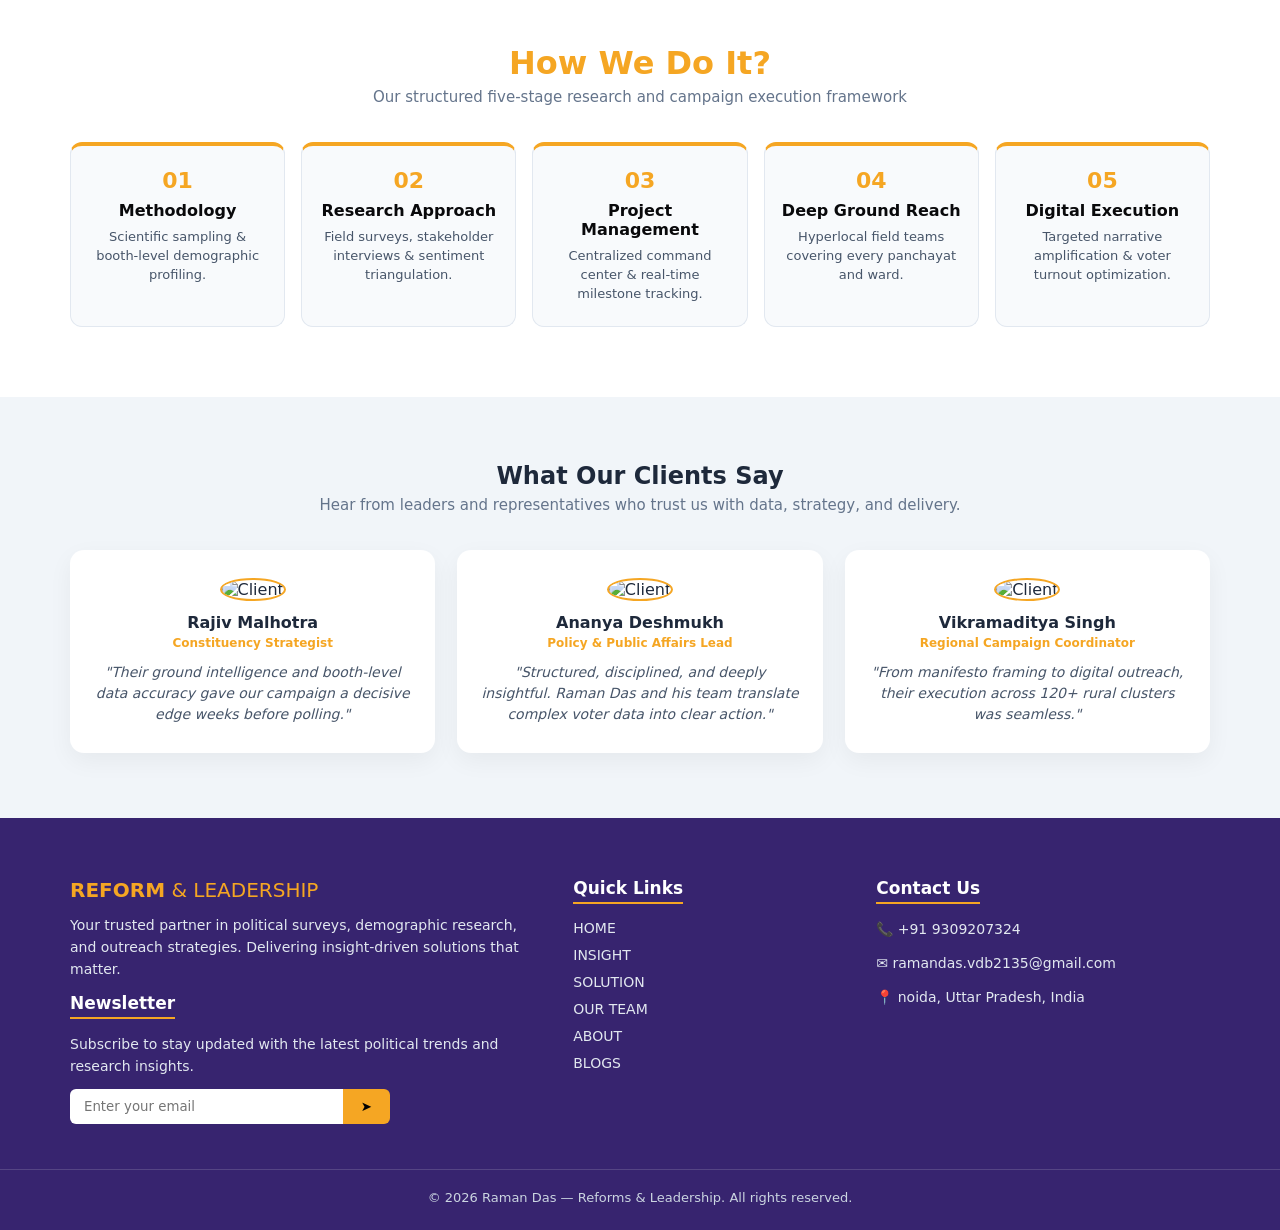
==== commit e8ddc20f: "update" ====
--- a/index.html
+++ b/index.html
@@ -495,7 +495,7 @@
         <h4>Contact Us</h4>
         <p>📞 +91 9309207324</p>
         <p>✉️ ramandas.vdb2135@gmail.com</p>
-        <p>📍 Jhansi, Uttar Pradesh, India</p>
+        <p>📍 noida, Uttar Pradesh, India</p>
       </div>
     </div>
     <div class="footer-bottom relative-z">
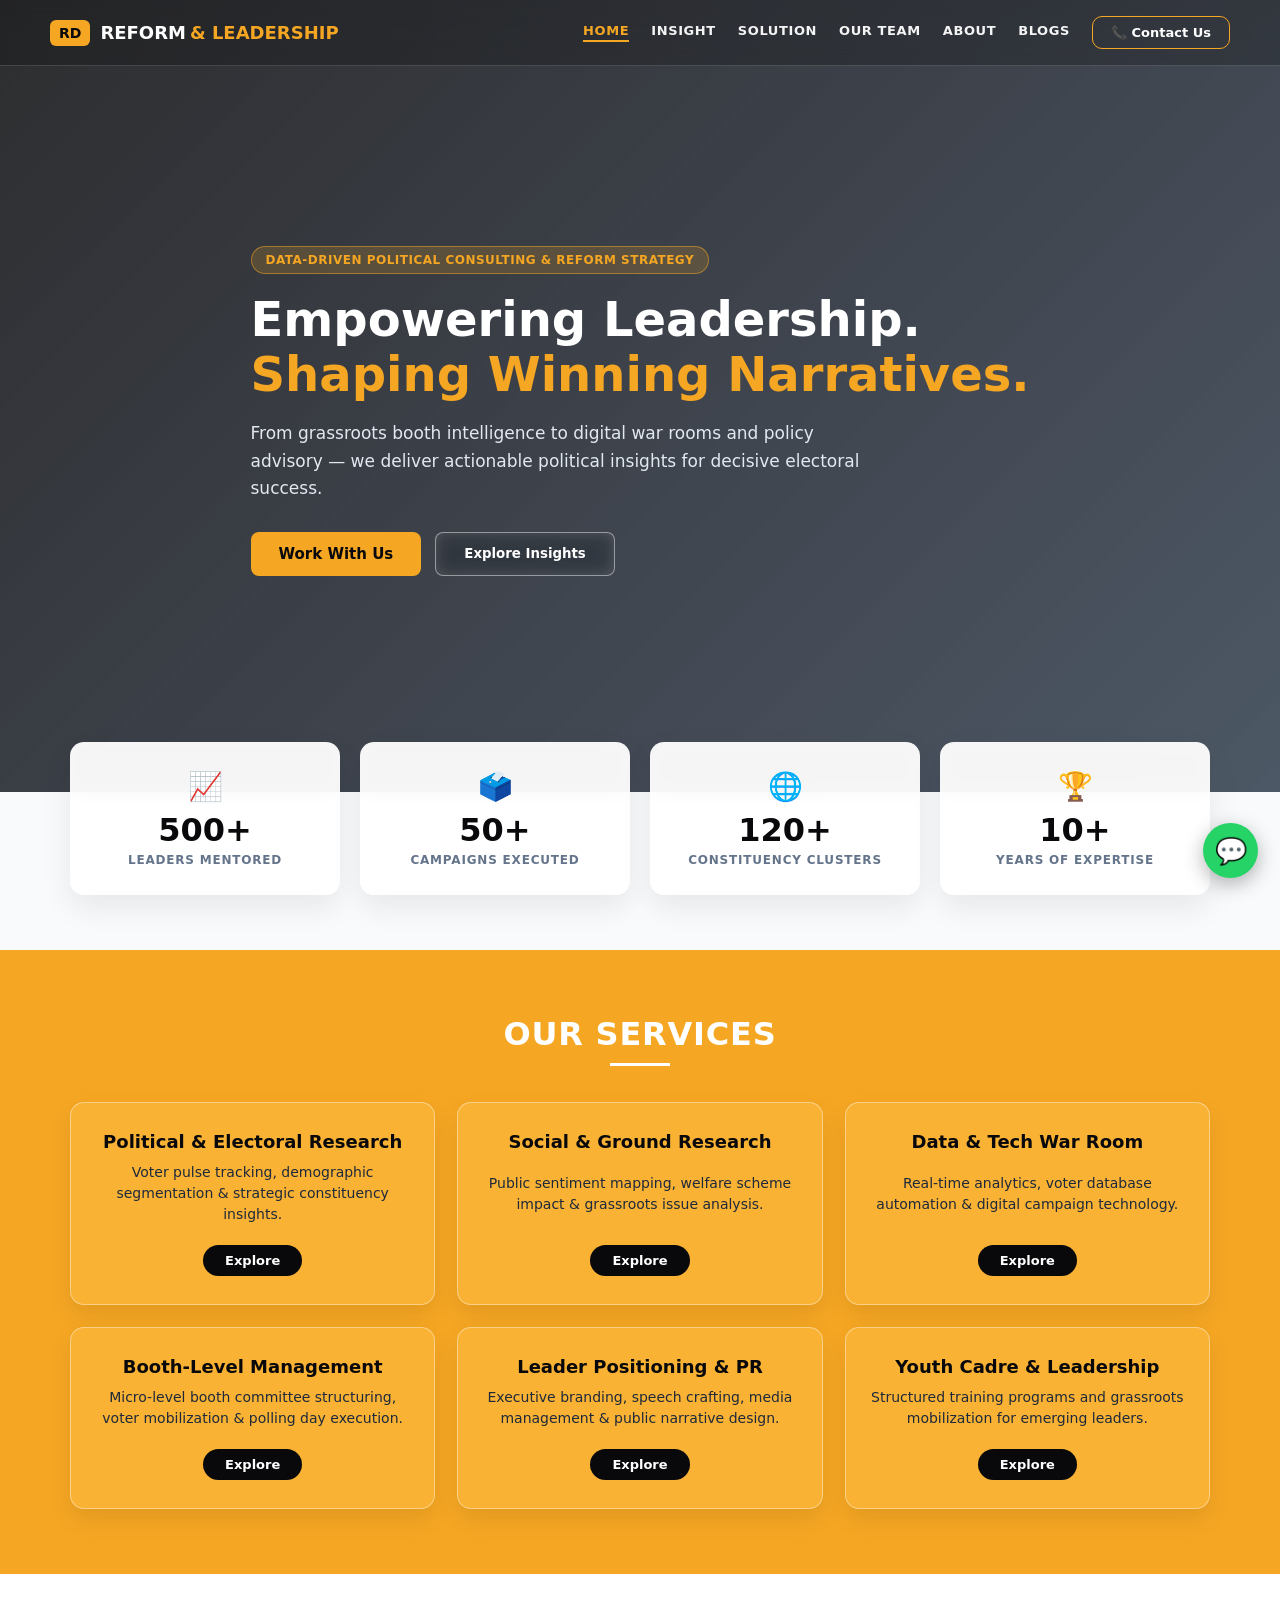
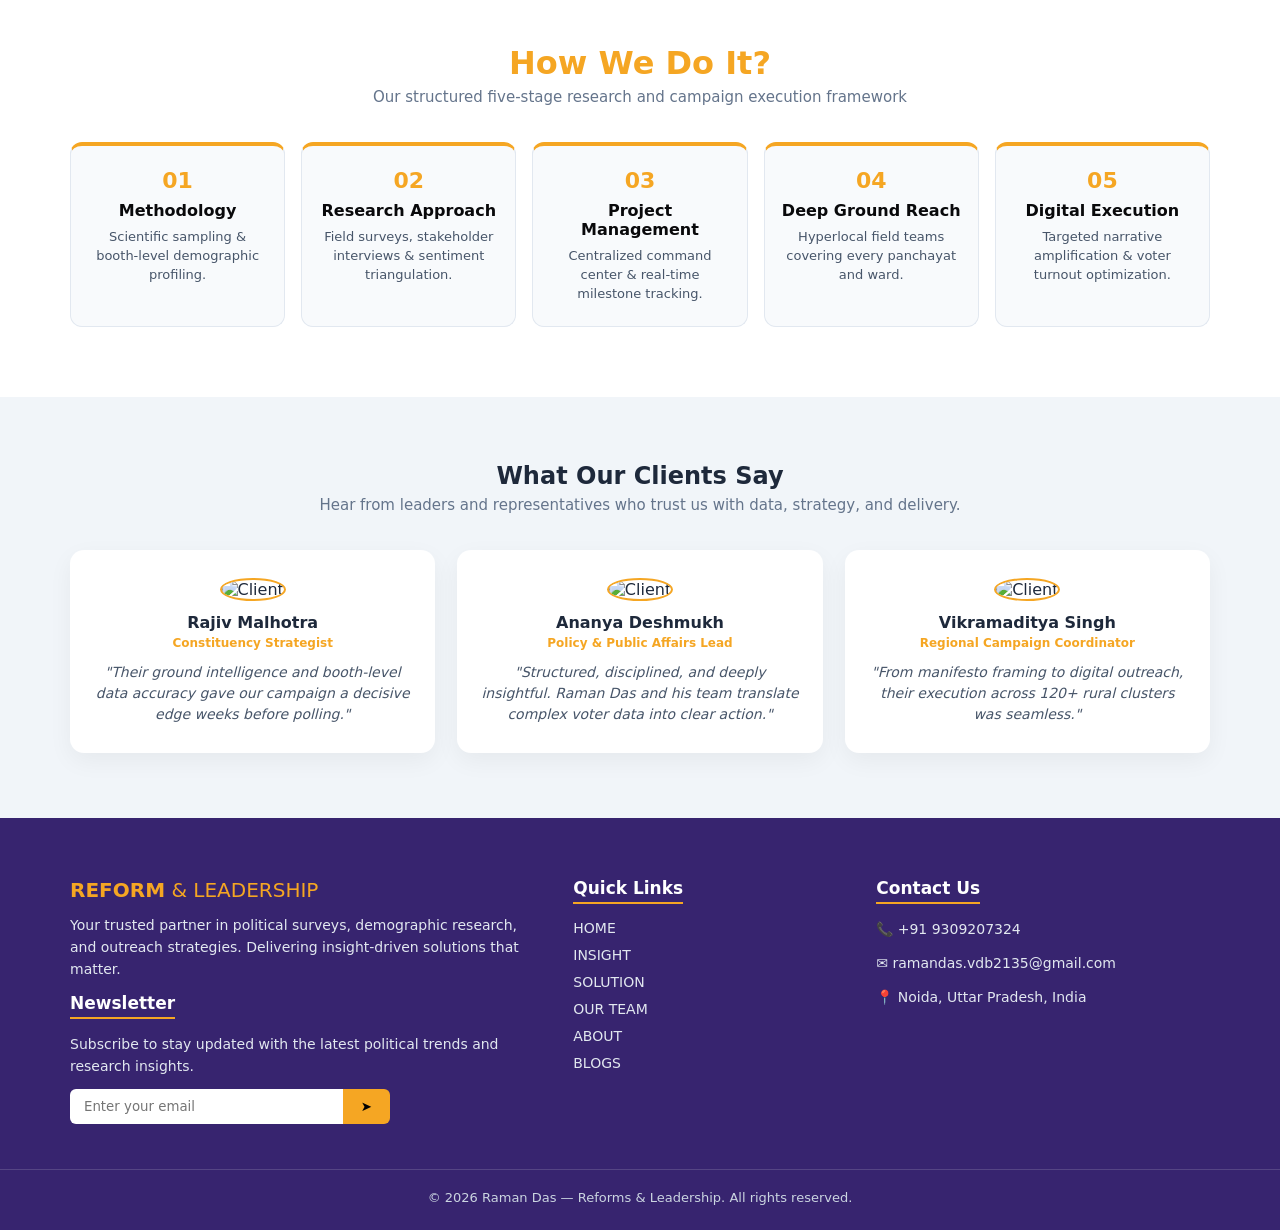
==== commit bdf30611: "update" ====
--- a/index.html
+++ b/index.html
@@ -495,7 +495,7 @@
         <h4>Contact Us</h4>
         <p>📞 +91 9309207324</p>
         <p>✉️ ramandas.vdb2135@gmail.com</p>
-        <p>📍 noida, Uttar Pradesh, India</p>
+        <p>📍 Noida, Uttar Pradesh, India</p>
       </div>
     </div>
     <div class="footer-bottom relative-z">
